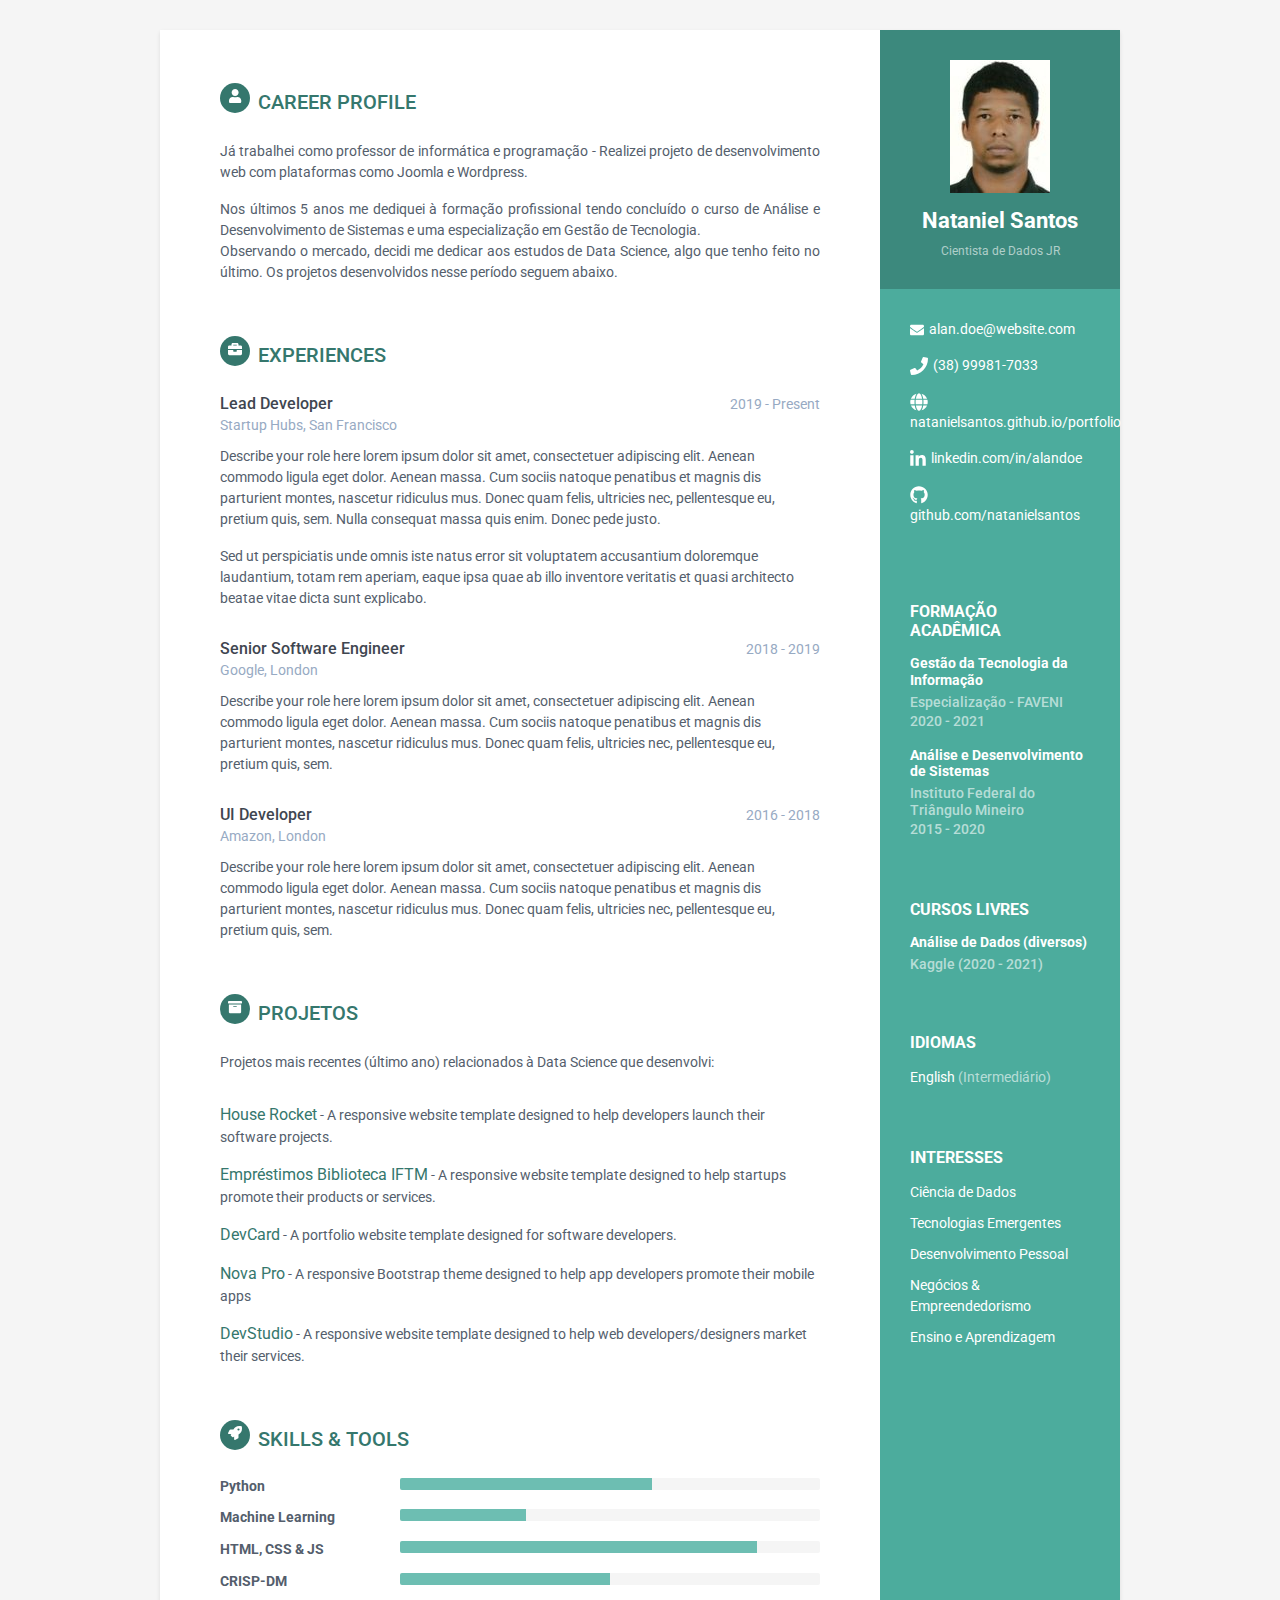
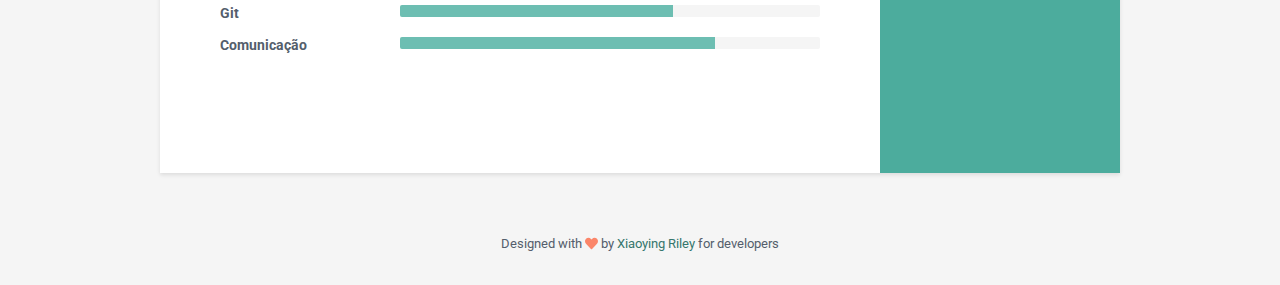
==== porffolio2/index.html @ 075bbdde "Adiciona portfolio2" ====
<!DOCTYPE html>
<html lang="en">

<head>
  <title>Portfolio - Nataniel Santos</title>

  <!-- Meta -->
  <meta charset="utf-8">
  <meta http-equiv="X-UA-Compatible" content="IE=edge">
  <meta name="viewport" content="width=device-width, initial-scale=1.0">
  <meta name="description" content="Responsive HTML5 Resume/CV Template for Developers">
  <meta name="author" content="Xiaoying Riley at 3rd Wave Media">
  <link rel="shortcut icon" href="favicon.ico">
  <!-- Google Font -->
  <link href='https://fonts.googleapis.com/css?family=Roboto:400,500,400italic,300italic,300,500italic,700,700italic,900,900italic' rel='stylesheet' type='text/css'>
  <!-- FontAwesome JS-->
  <script defer src="assets/fontawesome/js/all.min.js"></script>
  <!-- Global CSS -->
  <link rel="stylesheet" href="assets/plugins/bootstrap/css/bootstrap.min.css">
  <!-- Theme CSS -->
  <link id="theme-style" rel="stylesheet" href="assets/css/orbit-2.css">
</head>

<body>
  <div class="wrapper">
    <div class="sidebar-wrapper">
      <div class="profile-container">
        <img class="profile" src="assets/images/profile.png" alt="" />
        <h3 class="name">Nataniel Santos</h3>
        <h4 class="tagline">Cientista de Dados JR</h4>
      </div>
      <!--//profile-container-->

      <div class="contact-container container-block">
        <ul class="list-unstyled contact-list">
          <li class="email"><i class="fas fa-envelope"></i><a href="mailto: natanielsa@gmail.com">alan.doe@website.com</a></li>
          <li class="phone"><i class="fas fa-phone"></i><a href="tel:0123 456 789">(38) 99981-7033</a></li>
          <li class="website"><i class="fas fa-globe"></i><a href="https://themes.3rdwavemedia.com/bootstrap-templates/resume/orbit-free-resume-cv-bootstrap-theme-for-developers/" target="_blank">natanielsantos.github.io/portfolio</a></li>
          <li class="linkedin"><i class="fab fa-linkedin-in"></i><a href="#" target="_blank">linkedin.com/in/alandoe</a></li>
          <li class="github"><i class="fab fa-github"></i><a href="#" target="_blank">github.com/natanielsantos</a></li>
          <!--  <li class="twitter"><i class="fab fa-twitter"></i><a href="https://twitter.com/3rdwave_themes" target="_blank">@twittername</a></li> -->
        </ul>
      </div>
      <!--//contact-container-->
      <div class="education-container container-block">
        <h2 class="container-block-title">Formação Acadêmica</h2>
        <div class="item">
          <h4 class="degree">Gestão da Tecnologia da Informação</h4>
          <h5 class="meta">Especialização - FAVENI</h5>
          <div class="time">2020 - 2021</div>
        </div>
        <!--//item-->
        <div class="item">
          <h4 class="degree">Análise e Desenvolvimento de Sistemas</h4>
          <h5 class="meta">Instituto Federal do Triângulo Mineiro</h5>
          <div class="time">2015 - 2020</div>
        </div>
        <!--//item-->
      </div>
      <!--//education-container-->

      <div class="education-container container-block">
        <h2 class="container-block-title">Cursos livres</h2>
        <div class="item">
          <h4 class="degree">Análise de Dados (diversos)</h4>
          <h5 class="meta">Kaggle (2020 - 2021)</h5>
        </div>
        <!--//item-->
      </div>
      <!--//education-container-->

      <div class="languages-container container-block">
        <h2 class="container-block-title">Idiomas</h2>
        <ul class="list-unstyled interests-list">
          <li>English <span class="lang-desc">(Intermediário)</span></li>
        </ul>
      </div>
      <!--//interests-->

      <div class="interests-container container-block">
        <h2 class="container-block-title">Interesses</h2>
        <ul class="list-unstyled interests-list">
          <li>Ciência de Dados</li>
          <li>Tecnologias Emergentes</li>
          <li>Desenvolvimento Pessoal</li>
          <li>Negócios & Empreendedorismo</li>
          <li>Ensino e Aprendizagem</li>
        </ul>
      </div>
      <!--//interests-->

    </div>
    <!--//sidebar-wrapper-->

    <div class="main-wrapper">

      <section class="section summary-section">
        <h2 class="section-title"><span class="icon-holder"><i class="fas fa-user"></i></span>Career Profile</h2>
        <div align='justify' class="summary">
          <p>Já trabalhei como professor de informática e programação - Realizei projeto de desenvolvimento web com plataformas como Joomla e Wordpress.</p>Nos últimos 5 anos me dediquei à formação profissional tendo concluído o curso de Análise e
          Desenvolvimento de Sistemas e uma especialização em Gestão de Tecnologia. <p>Observando o mercado, decidi me dedicar aos estudos de Data Science, algo que tenho feito no último. Os projetos desenvolvidos nesse período seguem abaixo.</p>
        </div>
        <!--//summary-->
      </section>
      <!--//section-->

      <section class="section experiences-section">
        <h2 class="section-title"><span class="icon-holder"><i class="fas fa-briefcase"></i></span>Experiences</h2>

        <div class="item">
          <div class="meta">
            <div class="upper-row">
              <h3 class="job-title">Lead Developer</h3>
              <div class="time">2019 - Present</div>
            </div>
            <!--//upper-row-->
            <div class="company">Startup Hubs, San Francisco</div>
          </div>
          <!--//meta-->
          <div class="details">
            <p>Describe your role here lorem ipsum dolor sit amet, consectetuer adipiscing elit. Aenean commodo ligula eget dolor. Aenean massa. Cum sociis natoque penatibus et magnis dis parturient montes, nascetur ridiculus mus. Donec quam felis,
              ultricies nec, pellentesque eu, pretium quis, sem. Nulla consequat massa quis enim. Donec pede justo.</p>
            <p>Sed ut perspiciatis unde omnis iste natus error sit voluptatem accusantium doloremque laudantium, totam rem aperiam, eaque ipsa quae ab illo inventore veritatis et quasi architecto beatae vitae dicta sunt explicabo. </p>
          </div>
          <!--//details-->
        </div>
        <!--//item-->

        <div class="item">
          <div class="meta">
            <div class="upper-row">
              <h3 class="job-title">Senior Software Engineer</h3>
              <div class="time">2018 - 2019</div>
            </div>
            <!--//upper-row-->
            <div class="company">Google, London</div>
          </div>
          <!--//meta-->
          <div class="details">
            <p>Describe your role here lorem ipsum dolor sit amet, consectetuer adipiscing elit. Aenean commodo ligula eget dolor. Aenean massa. Cum sociis natoque penatibus et magnis dis parturient montes, nascetur ridiculus mus. Donec quam felis,
              ultricies nec, pellentesque eu, pretium quis, sem.</p>

          </div>
          <!--//details-->
        </div>
        <!--//item-->

        <div class="item">
          <div class="meta">
            <div class="upper-row">
              <h3 class="job-title">UI Developer</h3>
              <div class="time">2016 - 2018</div>
            </div>
            <!--//upper-row-->
            <div class="company">Amazon, London</div>
          </div>
          <!--//meta-->
          <div class="details">
            <p>Describe your role here lorem ipsum dolor sit amet, consectetuer adipiscing elit. Aenean commodo ligula eget dolor. Aenean massa. Cum sociis natoque penatibus et magnis dis parturient montes, nascetur ridiculus mus. Donec quam felis,
              ultricies nec, pellentesque eu, pretium quis, sem.</p>
          </div>
          <!--//details-->
        </div>
        <!--//item-->

      </section>
      <!--//section-->

      <section class="section projects-section">
        <h2 class="section-title"><span class="icon-holder"><i class="fas fa-archive"></i></span>Projetos</h2>
        <div class="intro">
          <p>Projetos mais recentes (último ano) relacionados à Data Science que desenvolvi:</p>
        </div>
        <!--//intro-->
        <div class="item">
          <span class="project-title"><a href="https://themes.3rdwavemedia.com/bootstrap-templates/startup/coderpro-bootstrap-4-startup-template-for-software-projects/" target="_blank">House Rocket</a></span> - <span class="project-tagline">A
            responsive website template designed to help developers launch their software projects. </span>

        </div>
        <!--//item-->
        <div class="item">
          <span class="project-title"><a href="https://themes.3rdwavemedia.com/bootstrap-templates/startup/launch-bootstrap-4-template-for-saas-businesses/" target="_blank">Empréstimos Biblioteca IFTM</a></span> - <span class="project-tagline">A
            responsive website template designed to help startups promote their products or services.</span>
        </div>
        <!--//item-->
        <div class="item">
          <span class="project-title"><a href="https://themes.3rdwavemedia.com/bootstrap-templates/resume/devcard-bootstrap-4-vcard-portfolio-template-for-software-developers/" target="_blank">DevCard</a></span> - <span class="project-tagline">A
            portfolio website template designed for software developers.</span>
        </div>
        <!--//item-->
        <div class="item">
          <span class="project-title"><a href="https://themes.3rdwavemedia.com/bootstrap-templates/startup/bootstrap-template-for-mobile-apps-nova-pro/" target="_blank">Nova Pro</a></span> - <span class="project-tagline">A responsive Bootstrap theme
            designed to help app developers promote their mobile apps</span>
        </div>
        <!--//item-->
        <div class="item">
          <span class="project-title"><a href="http://themes.3rdwavemedia.com/website-templates/responsive-bootstrap-theme-web-development-agencies-devstudio/" target="_blank">DevStudio</a></span> -
          <span class="project-tagline">A responsive website template designed to help web developers/designers market their services. </span>
        </div>
        <!--//item-->
      </section>
      <!--//section-->

      <section class="skills-section section">
        <h2 class="section-title"><span class="icon-holder"><i class="fas fa-rocket"></i></span>Skills & Tools</h2>
        <div class="skillset">
          <div class="item">
            <h3 class="level-title">Python</h3>
            <div class="progress level-bar">
              <div class="progress-bar theme-progress-bar" role="progressbar" style="width: 60%" aria-valuenow="60" aria-valuemin="0" aria-valuemax="100"></div>
            </div>
          </div>
          <!--//item-->

          <div class="item">
            <h3 class="level-title">Machine Learning</h3>
            <div class="progress level-bar">
              <div class="progress-bar theme-progress-bar" role="progressbar" style="width: 30%" aria-valuenow="30" aria-valuemin="0" aria-valuemax="100"></div>
            </div>
          </div>
          <!--//item-->
          <div class="item">
            <h3 class="level-title">HTML, CSS & JS</h3>
            <div class="progress level-bar">
              <div class="progress-bar theme-progress-bar" role="progressbar" style="width: 85%" aria-valuenow="85" aria-valuemin="0" aria-valuemax="100"></div>
            </div>
          </div>
          <!--//item-->

          <div class="item">
            <h3 class="level-title">CRISP-DM</h3>
            <div class="progress level-bar">
              <div class="progress-bar theme-progress-bar" role="progressbar" style="width: 50%" aria-valuenow="50" aria-valuemin="0" aria-valuemax="100"></div>
            </div>
          </div>
          <!--//item-->

          <div class="item">
            <h3 class="level-title">Git</h3>
            <div class="progress level-bar">
              <div class="progress-bar theme-progress-bar" role="progressbar" style="width: 65%" aria-valuenow="65" aria-valuemin="0" aria-valuemax="100"></div>
            </div>
          </div>
          <!--//item-->

          <div class="item">
            <h3 class="level-title">Comunicação</h3>
            <div class="progress level-bar">
              <div class="progress-bar theme-progress-bar" role="progressbar" style="width: 75%" aria-valuenow="75" aria-valuemin="0" aria-valuemax="100"></div>
            </div>
          </div>
          <!--//item-->

        </div>
      </section>
      <!--//skills-section-->

    </div>
    <!--//main-body-->
  </div>

  <footer class="footer">
    <div class="text-center">
      <!--/* This template is free as long as you keep the footer attribution link. If you'd like to use the template without the attribution link, you can buy the commercial license via our website: themes.3rdwavemedia.com Thank you for your support. :) */-->
      <small class="copyright">Designed with <i class="fas fa-heart"></i> by <a href="http://themes.3rdwavemedia.com" target="_blank">Xiaoying Riley</a> for developers</small>
    </div>
    <!--//container-->
  </footer>
  <!--//footer-->

</body>

</html>
---- porffolio2/assets/css/orbit-2.css ----
/*!
 * Template Name: Orbit - Bootstrap 4 Resume/CV Template for Developers
 * Version: 2.2
 * Author: Xiaoying Riley
 * Copyright: 3rd Wave Media
 * Twitter: @3rdwave_themes
 * Website: http://themes.3rdwavemedia.com/
*/
body {
  font-family: 'Roboto', sans-serif;
  color: #545E6C;
  background: #f5f5f5;
  font-size: 14px;
  -webkit-font-smoothing: antialiased;
  -moz-osx-font-smoothing: grayscale;
}

h1, h2, h3, h4, h5, h6 {
  font-weight: 700;
}

a {
  color: #35776d;
}

a:hover {
  text-decoration: underline;
  color: #1d423c;
  -webkit-transition: all 0.4s ease-in-out;
  -moz-transition: all 0.4s ease-in-out;
  -ms-transition: all 0.4s ease-in-out;
  -o-transition: all 0.4s ease-in-out;
}

a:focus {
  text-decoration: none;
}

p {
  line-height: 1.5;
}

.wrapper {
  background: #4CAC9D;
  max-width: 960px;
  margin: 0 auto;
  margin-top: 30px;
  position: relative;
  -webkit-box-shadow: 0px 2px 4px rgba(0, 0, 0, 0.1);
  -moz-box-shadow: 0px 2px 4px rgba(0, 0, 0, 0.1);
  box-shadow: 0px 2px 4px rgba(0, 0, 0, 0.1);
}

.sidebar-wrapper {
  background: #4CAC9D;
  position: absolute;
  right: 0;
  width: 240px;
  height: 100%;
  min-height: 800px;
  color: #fff;
}

.sidebar-wrapper a {
  color: #fff;
}

.sidebar-wrapper .profile-container {
  padding: 30px;
  background: rgba(0, 0, 0, 0.2);
  text-align: center;
  color: #fff;
}

.sidebar-wrapper .name {
  font-size: 22px;
  font-weight: 700;
  margin-top: 0;
  margin-bottom: 10px;
}

.sidebar-wrapper .tagline {
  color: rgba(255, 255, 255, 0.6);
  font-size: 12px;
  font-weight: 400;
  margin-top: 0;
  margin-bottom: 0;
}

.sidebar-wrapper .profile {
  margin-bottom: 15px;
}

.sidebar-wrapper .contact-list .svg-inline--fa {
  margin-right: 5px;
  font-size: 18px;
  vertical-align: middle;
}

.sidebar-wrapper .contact-list li {
  margin-bottom: 15px;
}

.sidebar-wrapper .contact-list li:last-child {
  margin-bottom: 0;
}

.sidebar-wrapper .contact-list .email .svg-inline--fa {
  font-size: 14px;
}

.sidebar-wrapper .container-block {
  padding: 30px;
}

.sidebar-wrapper .container-block-title {
  text-transform: uppercase;
  font-size: 16px;
  font-weight: 700;
  margin-top: 0;
  margin-bottom: 15px;
}

.sidebar-wrapper .degree {
  font-size: 14px;
  margin-top: 0;
  margin-bottom: 5px;
}

.sidebar-wrapper .education-container .item {
  margin-bottom: 15px;
}

.sidebar-wrapper .education-container .item:last-child {
  margin-bottom: 0;
}

.sidebar-wrapper .education-container .meta {
  color: rgba(255, 255, 255, 0.6);
  font-weight: 500;
  margin-bottom: 0px;
  margin-top: 0;
  font-size: 14px;
}

.sidebar-wrapper .education-container .time {
  color: rgba(255, 255, 255, 0.6);
  font-weight: 500;
  margin-bottom: 0px;
}

.sidebar-wrapper .languages-container .lang-desc {
  color: rgba(255, 255, 255, 0.6);
}

.sidebar-wrapper .languages-list {
  margin-bottom: 0;
}

.sidebar-wrapper .languages-list li {
  margin-bottom: 10px;
}

.sidebar-wrapper .languages-list li:last-child {
  margin-bottom: 0;
}

.sidebar-wrapper .interests-list {
  margin-bottom: 0;
}

.sidebar-wrapper .interests-list li {
  margin-bottom: 10px;
}

.sidebar-wrapper .interests-list li:last-child {
  margin-bottom: 0;
}

.main-wrapper {
  background: #fff;
  padding: 60px;
  padding-right: 300px;
}

.main-wrapper .section-title {
  text-transform: uppercase;
  font-size: 20px;
  font-weight: 500;
  color: #35776d;
  position: relative;
  margin-top: 0;
  margin-bottom: 20px;
}

.main-wrapper .section-title .icon-holder {
  width: 30px;
  height: 30px;
  margin-right: 8px;
  display: inline-block;
  color: #fff;
  -webkit-border-radius: 50%;
  -moz-border-radius: 50%;
  -ms-border-radius: 50%;
  -o-border-radius: 50%;
  border-radius: 50%;
  -moz-background-clip: padding;
  -webkit-background-clip: padding-box;
  background-clip: padding-box;
  background: #35776d;
  text-align: center;
  font-size: 16px;
  position: relative;
  top: -8px;
}

.main-wrapper .section-title .icon-holder .svg-inline--fa {
  font-size: 14px;
  margin-top: 6px;
}

.main-wrapper .section {
  margin-bottom: 60px;
}

.main-wrapper .experiences-section .item {
  margin-bottom: 30px;
}

.main-wrapper .upper-row {
  position: relative;
  overflow: hidden;
  margin-bottom: 2px;
}

.main-wrapper .job-title {
  color: #3F4650;
  font-size: 16px;
  margin-top: 0;
  margin-bottom: 0;
  font-weight: 500;
}

.main-wrapper .time {
  position: absolute;
  right: 0;
  top: 0;
  color: #97AAC3;
}

.main-wrapper .company {
  margin-bottom: 10px;
  color: #97AAC3;
}

.main-wrapper .project-title {
  font-size: 16px;
  font-weight: 400;
  margin-top: 0;
  margin-bottom: 5px;
}

.main-wrapper .projects-section .intro {
  margin-bottom: 30px;
}

.main-wrapper .projects-section .item {
  margin-bottom: 15px;
}

.skillset .item {
  margin-bottom: 15px;
  overflow: hidden;
}

.skillset .level-title {
  font-size: 14px;
  margin-top: 0;
  margin-bottom: 12px;
}

.skillset .level-bar {
  height: 12px;
  background: #f5f5f5;
  -webkit-border-radius: 2px;
  -moz-border-radius: 2px;
  -ms-border-radius: 2px;
  -o-border-radius: 2px;
  border-radius: 2px;
  -moz-background-clip: padding;
  -webkit-background-clip: padding-box;
  background-clip: padding-box;
}

.skillset .theme-progress-bar {
  background: #6dbeb2;
}

.footer {
  padding: 30px;
  padding-top: 60px;
}

.footer .copyright {
  line-height: 1.6;
  color: #545E6C;
  font-size: 13px;
}

.footer .fa-heart {
  color: #fb866a;
}

@media (max-width: 767.98px) {
  .sidebar-wrapper {
    position: static;
    width: inherit;
  }
  .main-wrapper {
    padding: 30px;
  }
  .main-wrapper .time {
    position: static;
    display: block;
    margin-top: 5px;
  }
  .main-wrapper .upper-row {
    margin-bottom: 0;
  }
}

@media (min-width: 992px) {
  .skillset .level-title {
    display: inline-block;
    float: left;
    width: 30%;
    margin-bottom: 0;
  }
}
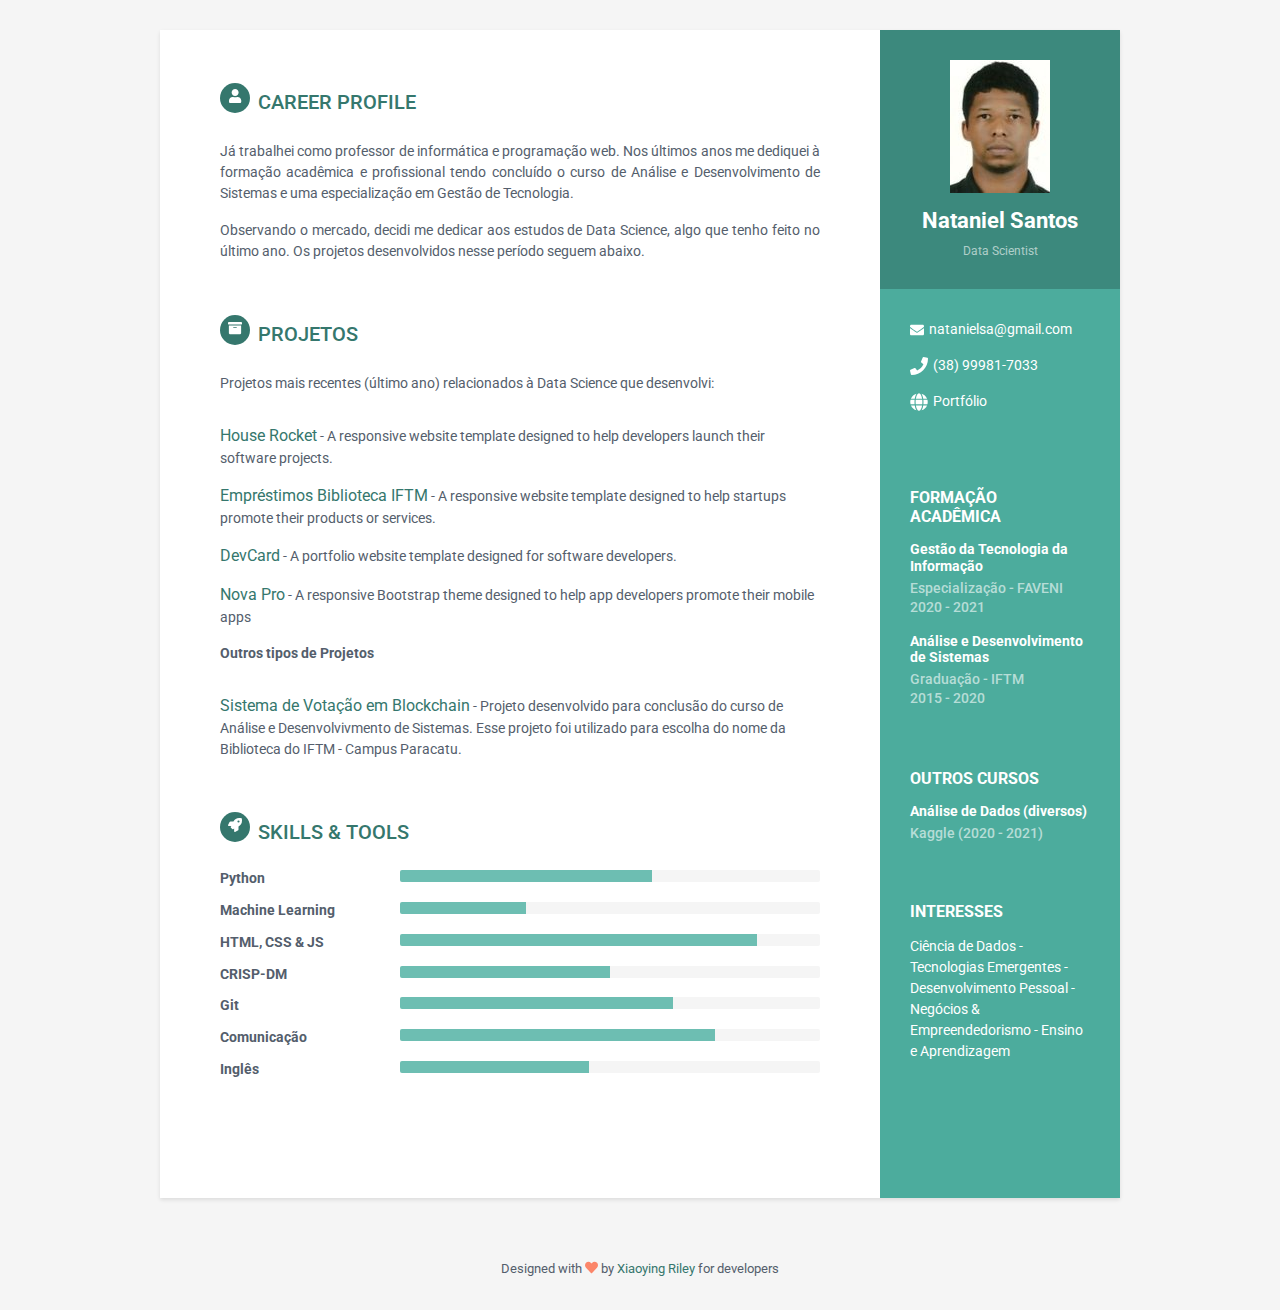
==== commit 9f97bc94: "update Informações de portófio - adiciona link do projeto de votação" ====
--- a/porffolio2/index.html
+++ b/porffolio2/index.html
@@ -27,17 +27,17 @@
       <div class="profile-container">
         <img class="profile" src="assets/images/profile.png" alt="" />
         <h3 class="name">Nataniel Santos</h3>
-        <h4 class="tagline">Cientista de Dados JR</h4>
+        <h4 class="tagline">Data Scientist</h4>
       </div>
       <!--//profile-container-->
 
       <div class="contact-container container-block">
         <ul class="list-unstyled contact-list">
-          <li class="email"><i class="fas fa-envelope"></i><a href="mailto: natanielsa@gmail.com">alan.doe@website.com</a></li>
+          <li class="email"><i class="fas fa-envelope"></i><a href="mailto: natanielsa@gmail.com">natanielsa@gmail.com</a></li>
           <li class="phone"><i class="fas fa-phone"></i><a href="tel:0123 456 789">(38) 99981-7033</a></li>
-          <li class="website"><i class="fas fa-globe"></i><a href="https://themes.3rdwavemedia.com/bootstrap-templates/resume/orbit-free-resume-cv-bootstrap-theme-for-developers/" target="_blank">natanielsantos.github.io/portfolio</a></li>
-          <li class="linkedin"><i class="fab fa-linkedin-in"></i><a href="#" target="_blank">linkedin.com/in/alandoe</a></li>
-          <li class="github"><i class="fab fa-github"></i><a href="#" target="_blank">github.com/natanielsantos</a></li>
+          <li class="website"><i class="fas fa-globe"></i><a href="https://gitlab.com/nps-portfolio" target="_blank">Portfólio</a></li>
+        <!--  <li class="linkedin"><i class="fab fa-linkedin-in"></i><a href="#" target="_blank">linkedin.com/in/alandoe</a></li> -->
+          <!--<li class="github"><i class="fab fa-github"></i><a href="#" target="_blank">github.com/natanielsantos</a></li>-->
           <!--  <li class="twitter"><i class="fab fa-twitter"></i><a href="https://twitter.com/3rdwave_themes" target="_blank">@twittername</a></li> -->
         </ul>
       </div>
@@ -52,15 +52,14 @@
         <!--//item-->
         <div class="item">
           <h4 class="degree">Análise e Desenvolvimento de Sistemas</h4>
-          <h5 class="meta">Instituto Federal do Triângulo Mineiro</h5>
+          <h5 class="meta">Graduação - IFTM </h5>
           <div class="time">2015 - 2020</div>
         </div>
         <!--//item-->
       </div>
       <!--//education-container-->
-
       <div class="education-container container-block">
-        <h2 class="container-block-title">Cursos livres</h2>
+        <h2 class="container-block-title">Outros Cursos</h2>
         <div class="item">
           <h4 class="degree">Análise de Dados (diversos)</h4>
           <h5 class="meta">Kaggle (2020 - 2021)</h5>
@@ -68,23 +67,11 @@
         <!--//item-->
       </div>
       <!--//education-container-->
-
-      <div class="languages-container container-block">
-        <h2 class="container-block-title">Idiomas</h2>
-        <ul class="list-unstyled interests-list">
-          <li>English <span class="lang-desc">(Intermediário)</span></li>
-        </ul>
-      </div>
-      <!--//interests-->
 
       <div class="interests-container container-block">
         <h2 class="container-block-title">Interesses</h2>
         <ul class="list-unstyled interests-list">
-          <li>Ciência de Dados</li>
-          <li>Tecnologias Emergentes</li>
-          <li>Desenvolvimento Pessoal</li>
-          <li>Negócios & Empreendedorismo</li>
-          <li>Ensino e Aprendizagem</li>
+          <li>Ciência de Dados - Tecnologias Emergentes - Desenvolvimento Pessoal - Negócios & Empreendedorismo - Ensino e Aprendizagem</li>
         </ul>
       </div>
       <!--//interests-->
@@ -97,72 +84,10 @@
       <section class="section summary-section">
         <h2 class="section-title"><span class="icon-holder"><i class="fas fa-user"></i></span>Career Profile</h2>
         <div align='justify' class="summary">
-          <p>Já trabalhei como professor de informática e programação - Realizei projeto de desenvolvimento web com plataformas como Joomla e Wordpress.</p>Nos últimos 5 anos me dediquei à formação profissional tendo concluído o curso de Análise e
-          Desenvolvimento de Sistemas e uma especialização em Gestão de Tecnologia. <p>Observando o mercado, decidi me dedicar aos estudos de Data Science, algo que tenho feito no último. Os projetos desenvolvidos nesse período seguem abaixo.</p>
+          <p>Já trabalhei como professor de informática e programação web. Nos últimos anos me dediquei à formação acadêmica e profissional tendo concluído o curso de Análise e
+          Desenvolvimento de Sistemas e uma especialização em Gestão de Tecnologia. <p>Observando o mercado, decidi me dedicar aos estudos de Data Science, algo que tenho feito no último ano. Os projetos desenvolvidos nesse período seguem abaixo.</p>
         </div>
         <!--//summary-->
-      </section>
-      <!--//section-->
-
-      <section class="section experiences-section">
-        <h2 class="section-title"><span class="icon-holder"><i class="fas fa-briefcase"></i></span>Experiences</h2>
-
-        <div class="item">
-          <div class="meta">
-            <div class="upper-row">
-              <h3 class="job-title">Lead Developer</h3>
-              <div class="time">2019 - Present</div>
-            </div>
-            <!--//upper-row-->
-            <div class="company">Startup Hubs, San Francisco</div>
-          </div>
-          <!--//meta-->
-          <div class="details">
-            <p>Describe your role here lorem ipsum dolor sit amet, consectetuer adipiscing elit. Aenean commodo ligula eget dolor. Aenean massa. Cum sociis natoque penatibus et magnis dis parturient montes, nascetur ridiculus mus. Donec quam felis,
-              ultricies nec, pellentesque eu, pretium quis, sem. Nulla consequat massa quis enim. Donec pede justo.</p>
-            <p>Sed ut perspiciatis unde omnis iste natus error sit voluptatem accusantium doloremque laudantium, totam rem aperiam, eaque ipsa quae ab illo inventore veritatis et quasi architecto beatae vitae dicta sunt explicabo. </p>
-          </div>
-          <!--//details-->
-        </div>
-        <!--//item-->
-
-        <div class="item">
-          <div class="meta">
-            <div class="upper-row">
-              <h3 class="job-title">Senior Software Engineer</h3>
-              <div class="time">2018 - 2019</div>
-            </div>
-            <!--//upper-row-->
-            <div class="company">Google, London</div>
-          </div>
-          <!--//meta-->
-          <div class="details">
-            <p>Describe your role here lorem ipsum dolor sit amet, consectetuer adipiscing elit. Aenean commodo ligula eget dolor. Aenean massa. Cum sociis natoque penatibus et magnis dis parturient montes, nascetur ridiculus mus. Donec quam felis,
-              ultricies nec, pellentesque eu, pretium quis, sem.</p>
-
-          </div>
-          <!--//details-->
-        </div>
-        <!--//item-->
-
-        <div class="item">
-          <div class="meta">
-            <div class="upper-row">
-              <h3 class="job-title">UI Developer</h3>
-              <div class="time">2016 - 2018</div>
-            </div>
-            <!--//upper-row-->
-            <div class="company">Amazon, London</div>
-          </div>
-          <!--//meta-->
-          <div class="details">
-            <p>Describe your role here lorem ipsum dolor sit amet, consectetuer adipiscing elit. Aenean commodo ligula eget dolor. Aenean massa. Cum sociis natoque penatibus et magnis dis parturient montes, nascetur ridiculus mus. Donec quam felis,
-              ultricies nec, pellentesque eu, pretium quis, sem.</p>
-          </div>
-          <!--//details-->
-        </div>
-        <!--//item-->
-
       </section>
       <!--//section-->
 
@@ -193,9 +118,12 @@
             designed to help app developers promote their mobile apps</span>
         </div>
         <!--//item-->
-        <div class="item">
-          <span class="project-title"><a href="http://themes.3rdwavemedia.com/website-templates/responsive-bootstrap-theme-web-development-agencies-devstudio/" target="_blank">DevStudio</a></span> -
-          <span class="project-tagline">A responsive website template designed to help web developers/designers market their services. </span>
+        <div class="intro">
+          <p><b>Outros tipos de Projetos</b></p>
+        </div>
+        <div class="item">
+          <span class="project-title"><a href="https://gitlab.com/natanielsantos/eleicao-dapp" target="_blank">Sistema de Votação em Blockchain</a></span> -
+          <span class="project-tagline">Projeto desenvolvido para conclusão do curso de Análise e Desenvolvivmento de Sistemas. Esse projeto foi utilizado para escolha do nome da Biblioteca do IFTM - Campus Paracatu.</span>
         </div>
         <!--//item-->
       </section>
@@ -242,11 +170,17 @@
             </div>
           </div>
           <!--//item-->
-
           <div class="item">
             <h3 class="level-title">Comunicação</h3>
             <div class="progress level-bar">
               <div class="progress-bar theme-progress-bar" role="progressbar" style="width: 75%" aria-valuenow="75" aria-valuemin="0" aria-valuemax="100"></div>
+            </div>
+          </div>
+          <!--//item-->
+          <div class="item">
+            <h3 class="level-title">Inglês</h3>
+            <div class="progress level-bar">
+              <div class="progress-bar theme-progress-bar" role="progressbar" style="width: 45%" aria-valuenow="45" aria-valuemin="0" aria-valuemax="100"></div>
             </div>
           </div>
           <!--//item-->
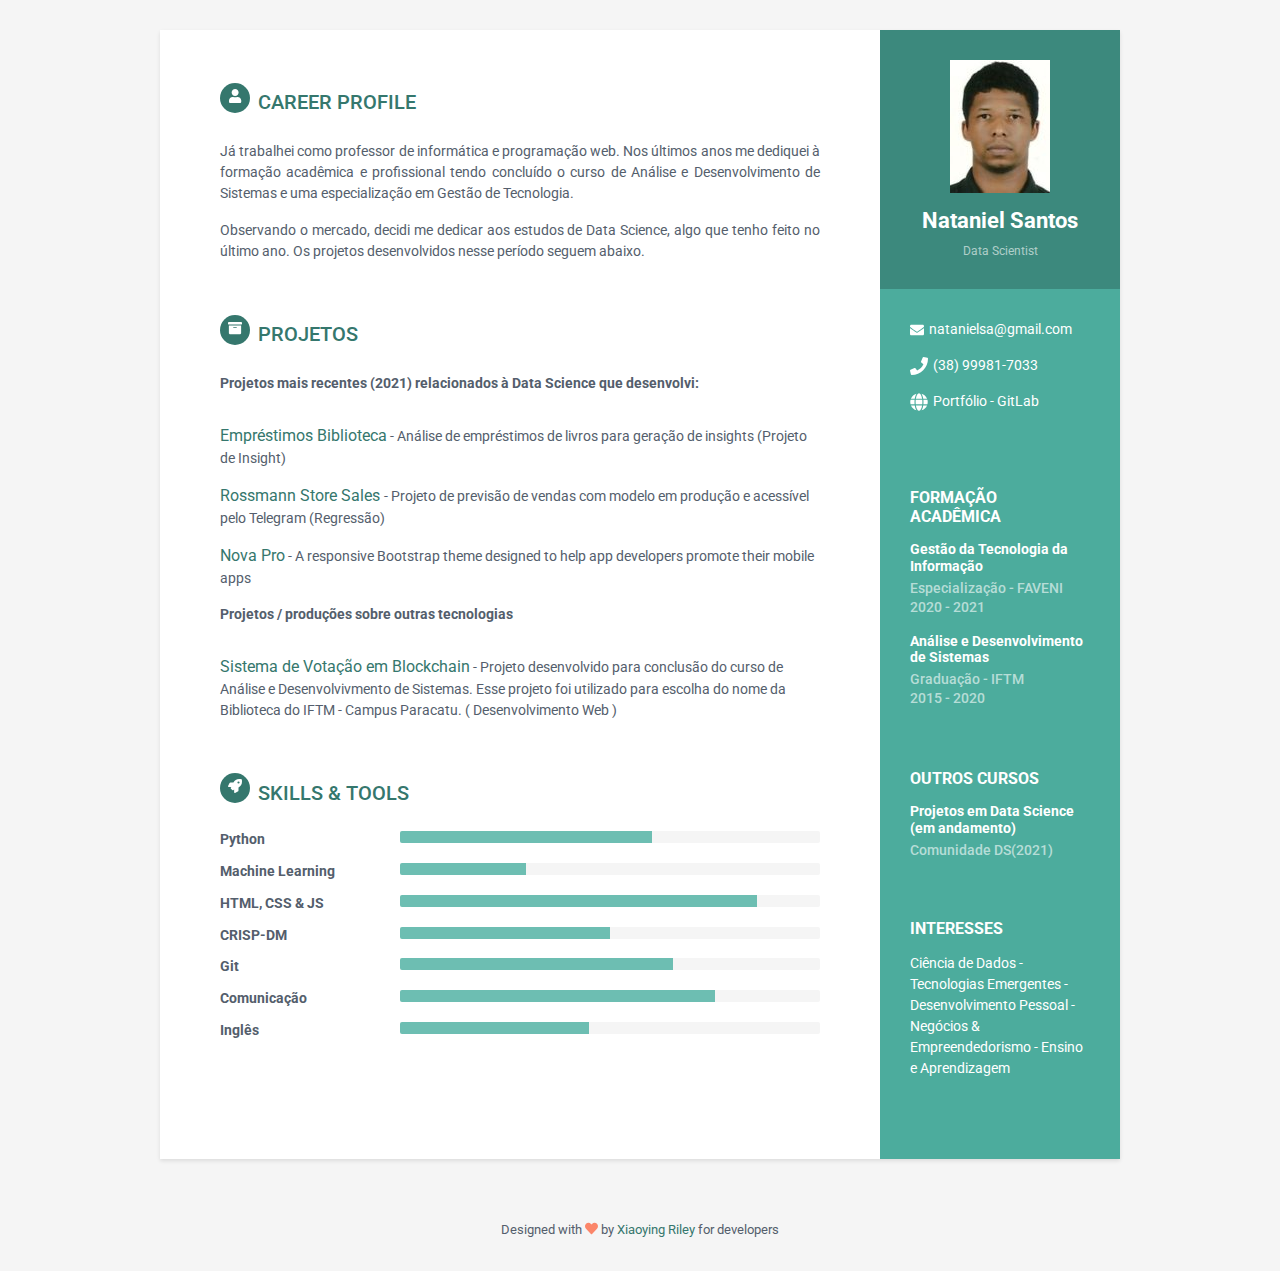
==== commit 7cc9da2e: "Atualiza portfolio" ====
--- a/porffolio2/index.html
+++ b/porffolio2/index.html
@@ -35,7 +35,7 @@
         <ul class="list-unstyled contact-list">
           <li class="email"><i class="fas fa-envelope"></i><a href="mailto: natanielsa@gmail.com">natanielsa@gmail.com</a></li>
           <li class="phone"><i class="fas fa-phone"></i><a href="tel:0123 456 789">(38) 99981-7033</a></li>
-          <li class="website"><i class="fas fa-globe"></i><a href="https://gitlab.com/nps-portfolio" target="_blank">Portfólio</a></li>
+          <li class="website"><i class="fas fa-globe"></i><a href="https://gitlab.com/nps-portfolio" target="_blank">Portfólio - GitLab</a></li>
         <!--  <li class="linkedin"><i class="fab fa-linkedin-in"></i><a href="#" target="_blank">linkedin.com/in/alandoe</a></li> -->
           <!--<li class="github"><i class="fab fa-github"></i><a href="#" target="_blank">github.com/natanielsantos</a></li>-->
           <!--  <li class="twitter"><i class="fab fa-twitter"></i><a href="https://twitter.com/3rdwave_themes" target="_blank">@twittername</a></li> -->
@@ -61,8 +61,8 @@
       <div class="education-container container-block">
         <h2 class="container-block-title">Outros Cursos</h2>
         <div class="item">
-          <h4 class="degree">Análise de Dados (diversos)</h4>
-          <h5 class="meta">Kaggle (2020 - 2021)</h5>
+          <h4 class="degree">Projetos em Data Science (em andamento)</h4>
+          <h5 class="meta">Comunidade DS(2021)</h5>
         </div>
         <!--//item-->
       </div>
@@ -94,23 +94,16 @@
       <section class="section projects-section">
         <h2 class="section-title"><span class="icon-holder"><i class="fas fa-archive"></i></span>Projetos</h2>
         <div class="intro">
-          <p>Projetos mais recentes (último ano) relacionados à Data Science que desenvolvi:</p>
+          <p><b><p>Projetos mais recentes (2021) relacionados à Data Science que desenvolvi:</b></p></p>
         </div>
         <!--//intro-->
-        <div class="item">
-          <span class="project-title"><a href="https://themes.3rdwavemedia.com/bootstrap-templates/startup/coderpro-bootstrap-4-startup-template-for-software-projects/" target="_blank">House Rocket</a></span> - <span class="project-tagline">A
-            responsive website template designed to help developers launch their software projects. </span>
-
-        </div>
-        <!--//item-->
-        <div class="item">
-          <span class="project-title"><a href="https://themes.3rdwavemedia.com/bootstrap-templates/startup/launch-bootstrap-4-template-for-saas-businesses/" target="_blank">Empréstimos Biblioteca IFTM</a></span> - <span class="project-tagline">A
-            responsive website template designed to help startups promote their products or services.</span>
-        </div>
-        <!--//item-->
-        <div class="item">
-          <span class="project-title"><a href="https://themes.3rdwavemedia.com/bootstrap-templates/resume/devcard-bootstrap-4-vcard-portfolio-template-for-software-developers/" target="_blank">DevCard</a></span> - <span class="project-tagline">A
-            portfolio website template designed for software developers.</span>
+        <!--//item-->
+        <div class="item">
+          <span class="project-title"><a href="https://https://gitlab.com/nps-portfolio/data-science-insights" target="_blank">Empréstimos Biblioteca</a></span> - <span class="project-tagline">Análise de empréstimos de livros para geração de insights (Projeto de Insight)</span>
+        </div>
+        <!--//item-->
+        <div class="item">
+          <span class="project-title"><a href="https://https://gitlab.com/nps-portfolio/nps-rossmann-store-sales" target="_blank">Rossmann Store Sales </a></span> - <span class="project-tagline">Projeto de previsão de vendas com modelo em produção e acessível pelo Telegram (Regressão)</span>
         </div>
         <!--//item-->
         <div class="item">
@@ -119,11 +112,11 @@
         </div>
         <!--//item-->
         <div class="intro">
-          <p><b>Outros tipos de Projetos</b></p>
-        </div>
-        <div class="item">
-          <span class="project-title"><a href="https://gitlab.com/natanielsantos/eleicao-dapp" target="_blank">Sistema de Votação em Blockchain</a></span> -
-          <span class="project-tagline">Projeto desenvolvido para conclusão do curso de Análise e Desenvolvivmento de Sistemas. Esse projeto foi utilizado para escolha do nome da Biblioteca do IFTM - Campus Paracatu.</span>
+          <p><b>Projetos / produções sobre outras tecnologias </b></p>
+        </div>
+        <div class="item">
+          <span class="project-title"><a href="https://https://gitlab.com/nps-portfolio/aplicativo-de-votacao-em-blockchain" target="_blank">Sistema de Votação em Blockchain</a></span> -
+          <span class="project-tagline">Projeto desenvolvido para conclusão do curso de Análise e Desenvolvivmento de Sistemas. Esse projeto foi utilizado para escolha do nome da Biblioteca do IFTM - Campus Paracatu. ( Desenvolvimento Web )</span>
         </div>
         <!--//item-->
       </section>
